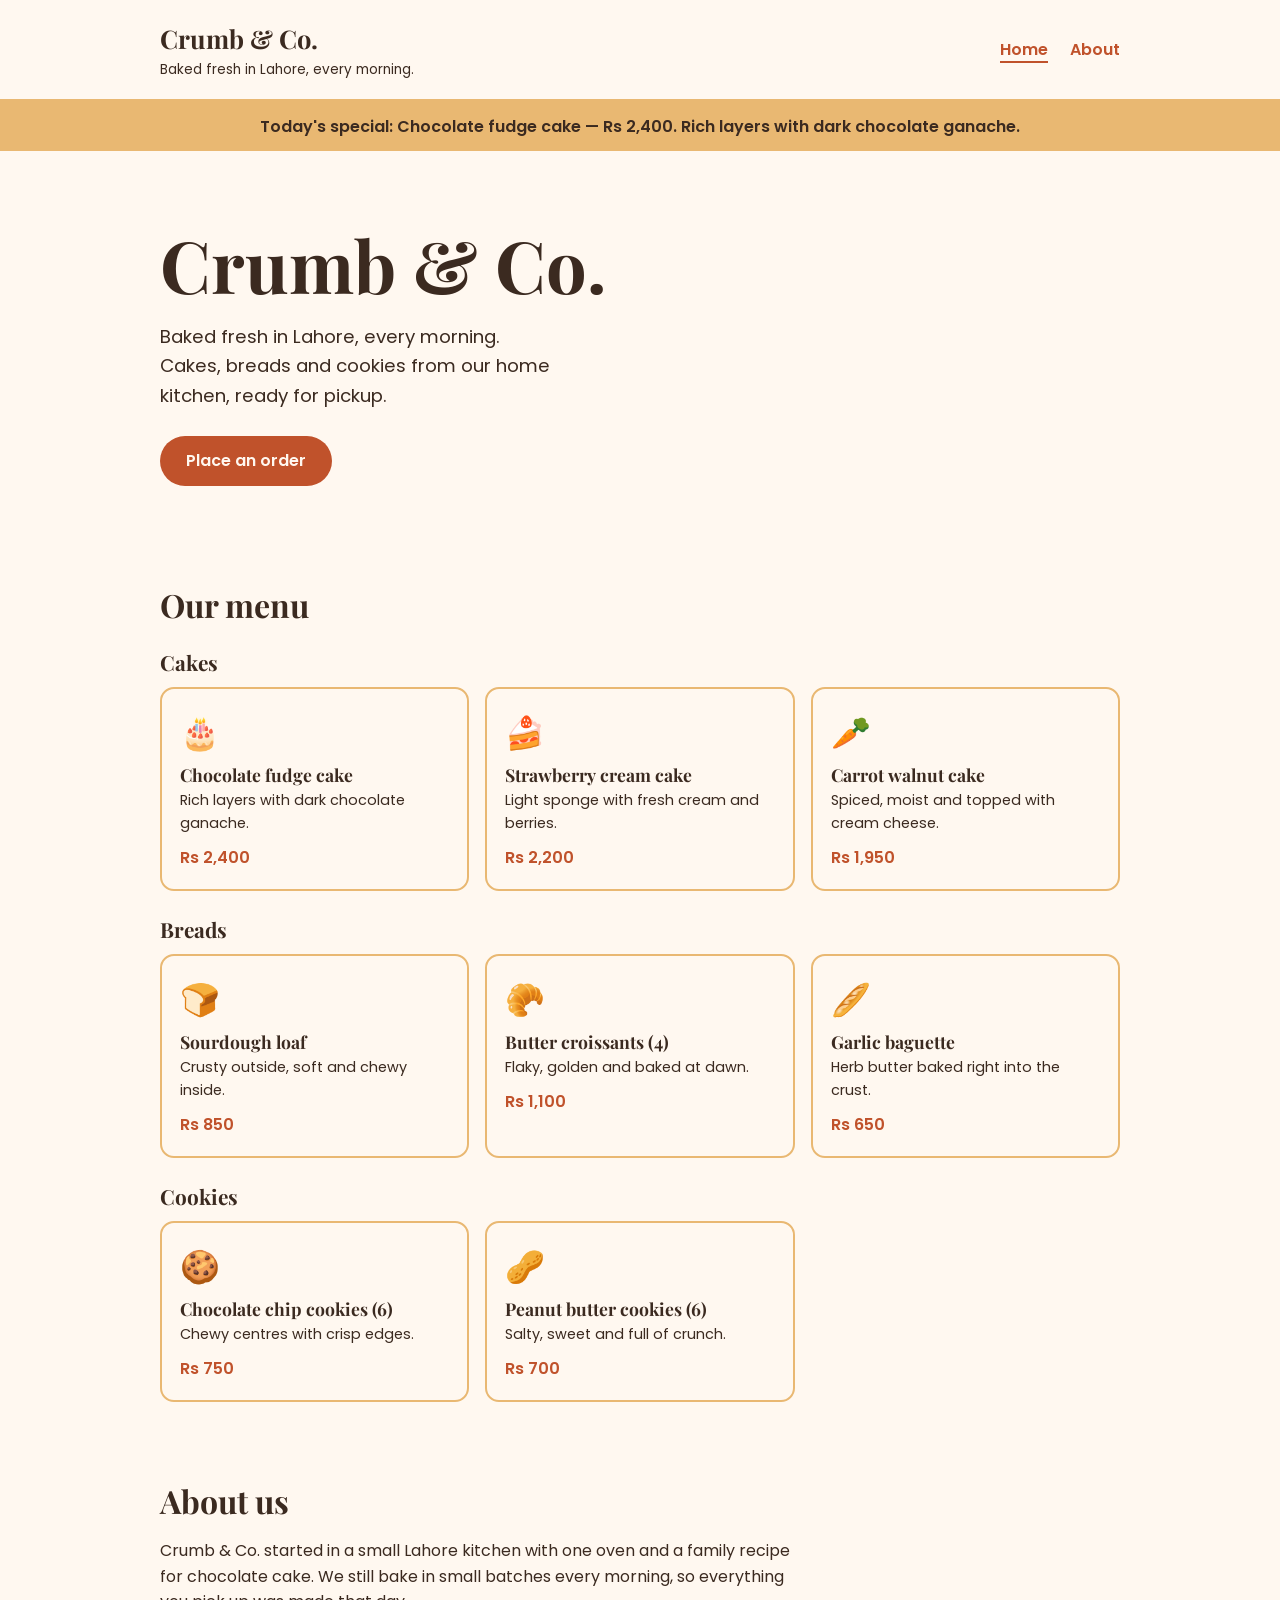
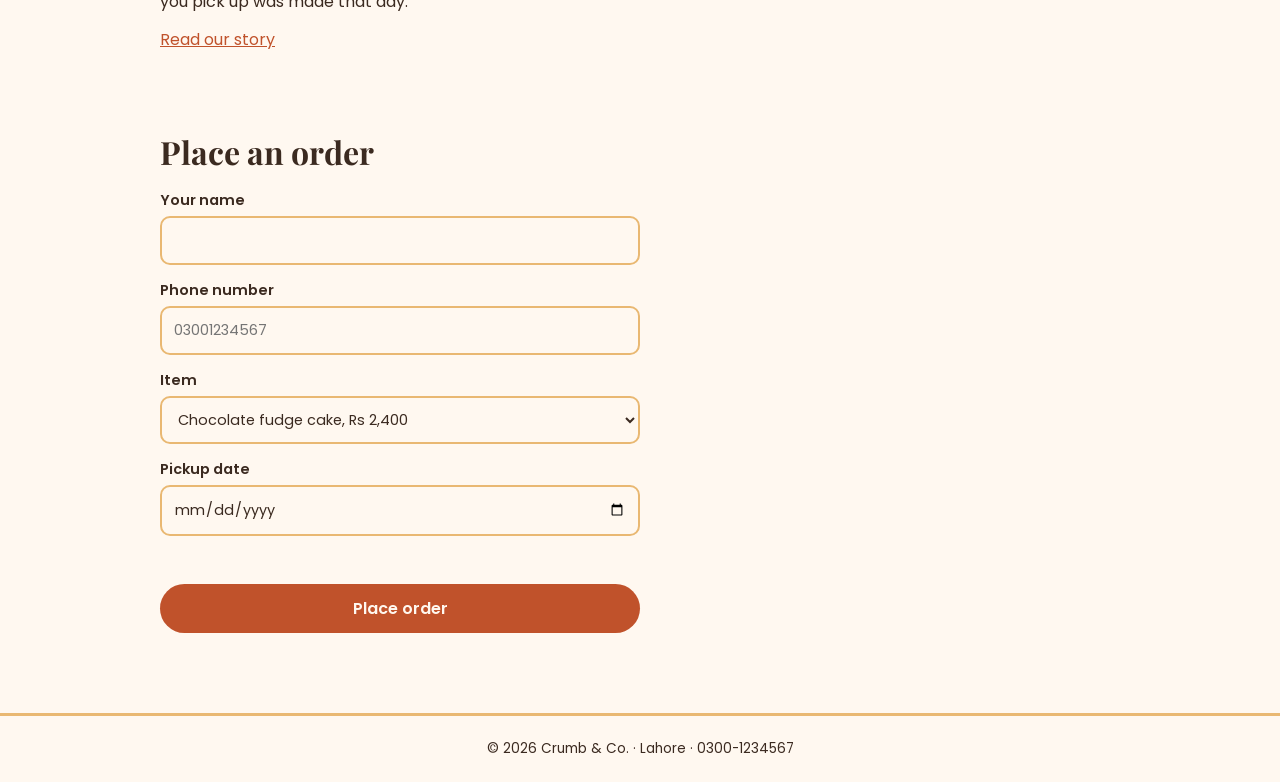
==== index.html @ 5cbcbf47 "first commit" ====
<!DOCTYPE html>
<html lang="en">
<head>
  <meta charset="UTF-8">
  <meta name="viewport" content="width=device-width, initial-scale=1">
  <title>Crumb &amp; Co. | Home bakery in Lahore</title>
  <link rel="preconnect" href="https://fonts.googleapis.com">
  <link href="https://fonts.googleapis.com/css2?family=Playfair+Display:wght@600;700&family=Poppins:wght@400;600&display=swap" rel="stylesheet">
  <link rel="stylesheet" href="style.css">
</head>
<body>
  <header>
    <div class="wrap">
      <div>
        <a class="brand" href="index.html">Crumb &amp; Co.</a>
        <div class="tagline">Baked fresh in Lahore, every morning.</div>
      </div>
      <nav>
        <a href="index.html" class="active">Home</a>
        <a href="about.html">About</a>
      </nav>
    </div>
  </header>
  <div class="special">
    Today's special: Chocolate fudge cake — Rs 2,400. Rich layers with dark chocolate ganache.
  </div>

  <main class="wrap">
    <section class="hero">
      <h1>Crumb &amp; Co.</h1>
      <p>Baked fresh in Lahore, every morning. Cakes, breads and cookies from our home kitchen, ready for pickup.</p>
      <a class="btn" href="#order">Place an order</a>
    </section>

    <section id="menu">
      <h2>Our menu</h2>

      <h3 class="category">Cakes</h3>
      <div class="grid">
        <div class="card"><div class="emoji">🎂</div><h4>Chocolate fudge cake</h4><p>Rich layers with dark chocolate ganache.</p><span class="price">Rs 2,400</span></div>
        <div class="card"><div class="emoji">🍰</div><h4>Strawberry cream cake</h4><p>Light sponge with fresh cream and berries.</p><span class="price">Rs 2,200</span></div>
        <div class="card"><div class="emoji">🥕</div><h4>Carrot walnut cake</h4><p>Spiced, moist and topped with cream cheese.</p><span class="price">Rs 1,950</span></div>
      </div>

      <h3 class="category">Breads</h3>
      <div class="grid">
        <div class="card"><div class="emoji">🍞</div><h4>Sourdough loaf</h4><p>Crusty outside, soft and chewy inside.</p><span class="price">Rs 850</span></div>
        <div class="card"><div class="emoji">🥐</div><h4>Butter croissants (4)</h4><p>Flaky, golden and baked at dawn.</p><span class="price">Rs 1,100</span></div>
        <div class="card"><div class="emoji">🥖</div><h4>Garlic baguette</h4><p>Herb butter baked right into the crust.</p><span class="price">Rs 650</span></div>
      </div>

      <h3 class="category">Cookies</h3>
      <div class="grid">
        <div class="card"><div class="emoji">🍪</div><h4>Chocolate chip cookies (6)</h4><p>Chewy centres with crisp edges.</p><span class="price">Rs 750</span></div>
        <div class="card"><div class="emoji">🥜</div><h4>Peanut butter cookies (6)</h4><p>Salty, sweet and full of crunch.</p><span class="price">Rs 700</span></div>
        <!-- EXTRA COOKIE -->
      </div>
    </section>

    <section id="about">
      <h2>About us</h2>
      <p>Crumb &amp; Co. started in a small Lahore kitchen with one oven and a family recipe for chocolate cake. We still bake in small batches every morning, so everything you pick up was made that day.</p>
      <a href="about.html">Read our story</a>
    </section>

    <section id="order">
      <h2>Place an order</h2>
      <form id="orderForm" novalidate>
        <label>Your name <input type="text" id="name"></label>
        <label>Phone number <input type="tel" id="phone" placeholder="03001234567"></label>
        <label>Item
          <select id="item">
            <option value="chocolate fudge cake">Chocolate fudge cake, Rs 2,400</option>
            <option value="strawberry cream cake">Strawberry cream cake, Rs 2,200</option>
            <option value="carrot walnut cake">Carrot walnut cake, Rs 1,950</option>
            <option value="sourdough loaf">Sourdough loaf, Rs 850</option>
            <option value="butter croissants">Butter croissants (4), Rs 1,100</option>
            <option value="garlic baguette">Garlic baguette, Rs 650</option>
            <option value="chocolate chip cookies">Chocolate chip cookies (6), Rs 750</option>
            <option value="peanut butter cookies">Peanut butter cookies (6), Rs 700</option>
          </select>
        </label>
        <label>Pickup date <input type="date" id="date"></label>
        <div class="error" id="error"></div>
        <button type="submit" class="btn">Place order</button>
      </form>
      <div class="thanks" id="thanks" hidden></div>
    </section>
  </main>

  <footer>© 2026 Crumb &amp; Co. · Lahore · 0300-1234567</footer>

  <script>
    const form = document.getElementById("orderForm");
    const error = document.getElementById("error");
    const thanks = document.getElementById("thanks");
    const days = ["Sun", "Mon", "Tue", "Wed", "Thu", "Fri", "Sat"];
    const months = ["Jan", "Feb", "Mar", "Apr", "May", "Jun", "Jul", "Aug", "Sep", "Oct", "Nov", "Dec"];

    form.addEventListener("submit", function (event) {
      event.preventDefault();
      const name = document.getElementById("name").value.trim();
      const phone = document.getElementById("phone").value.replace(/[\s-]/g, "");
      const item = document.getElementById("item").value;
      const date = document.getElementById("date").value;
      thanks.hidden = true;

      if (!name || !date) {
        error.textContent = "Please add your name and a pickup date.";
        return;
      }
      if (!/^03\d{9}$/.test(phone)) {
        error.textContent = "Your phone number needs 11 digits starting with 03, like 03001234567.";
        return;
      }

      const [y, m, d] = date.split("-").map(Number);
      const pickup = new Date(y, m - 1, d);
      const niceDate = days[pickup.getDay()] + ", " + d + " " + months[m - 1] + " " + y;

      error.textContent = "";
      thanks.textContent = "Thank you, " + name + ". Your " + item + " will be ready for pickup on " + niceDate + " from 10:00 am. We'll call you on " + phone + " to confirm.";
      thanks.hidden = false;
      form.reset();
    });
  </script>
</body>
</html>
---- style.css ----
:root {
  --cream: #FFF8F0;
  --cocoa: #3B2A20;
  --clay: #C0522B;
  --honey: #E9B872;
}
* { box-sizing: border-box; margin: 0; padding: 0; }
body { background: var(--cream); color: var(--cocoa); font-family: "Poppins", sans-serif; line-height: 1.6; }
h1, h2, h3, h4 { font-family: "Playfair Display", serif; line-height: 1.2; }
a { color: var(--clay); }
.wrap { max-width: 1000px; margin: 0 auto; padding: 0 20px; }

header { border-bottom: 3px solid var(--honey); }
header .wrap { display: flex; justify-content: space-between; align-items: center; gap: 16px; padding-top: 18px; padding-bottom: 18px; }
.brand { font-family: "Playfair Display", serif; font-size: 1.6rem; font-weight: 700; color: var(--cocoa); text-decoration: none; }
.tagline { font-size: 0.85rem; }
nav a { margin-left: 18px; font-weight: 600; text-decoration: none; }
nav a.active { border-bottom: 2px solid var(--clay); }

.special { background: var(--honey); padding: 12px 20px; text-align: center; font-weight: 600; }

.hero { padding: 70px 0 60px; }
.hero h1 { font-size: clamp(2.6rem, 7vw, 4.5rem); }
.hero p { font-size: 1.15rem; max-width: 36ch; margin: 14px 0 26px; }
.btn { display: inline-block; background: var(--clay); color: var(--cream); border: none; padding: 12px 26px; border-radius: 999px; font-family: "Poppins", sans-serif; font-weight: 600; font-size: 1rem; text-decoration: none; cursor: pointer; }

section { padding: 40px 0; }
section h2 { font-size: 2rem; margin-bottom: 18px; }
section p { max-width: 65ch; margin-bottom: 12px; }
.category { margin: 26px 0 12px; font-size: 1.3rem; }
.grid { display: grid; grid-template-columns: repeat(3, 1fr); gap: 16px; }
.card { border: 2px solid var(--honey); border-radius: 14px; padding: 18px; }
.card .emoji { font-size: 2rem; }
.card h4 { font-size: 1.1rem; margin: 6px 0 4px; }
.card p { font-size: 0.9rem; margin: 0; }
.price { display: block; margin-top: 10px; font-weight: 600; color: var(--clay); }

form { display: grid; gap: 14px; max-width: 480px; }
label { font-weight: 600; font-size: 0.9rem; }
input, select { width: 100%; padding: 11px 12px; margin-top: 4px; border: 2px solid var(--honey); border-radius: 10px; background: var(--cream); color: var(--cocoa); font: inherit; font-weight: 400; }
input:focus, select:focus, .btn:focus, a:focus { outline: 3px solid var(--clay); outline-offset: 2px; }
.error { color: var(--clay); font-size: 0.9rem; min-height: 1.4em; }
.thanks { border-left: 4px solid var(--honey); padding: 14px 16px; margin-top: 16px; max-width: 480px; }

.faq details { border-bottom: 2px solid var(--honey); padding: 12px 0; }
.faq summary { cursor: pointer; font-weight: 600; }
.faq details p { margin: 8px 0 0; }

footer { border-top: 3px solid var(--honey); margin-top: 40px; padding: 22px 20px; font-size: 0.85rem; text-align: center; }

@media (max-width: 700px) {
  header .wrap { flex-direction: column; align-items: flex-start; }
  nav a { margin: 0 18px 0 0; }
  .grid { grid-template-columns: 1fr; }
}
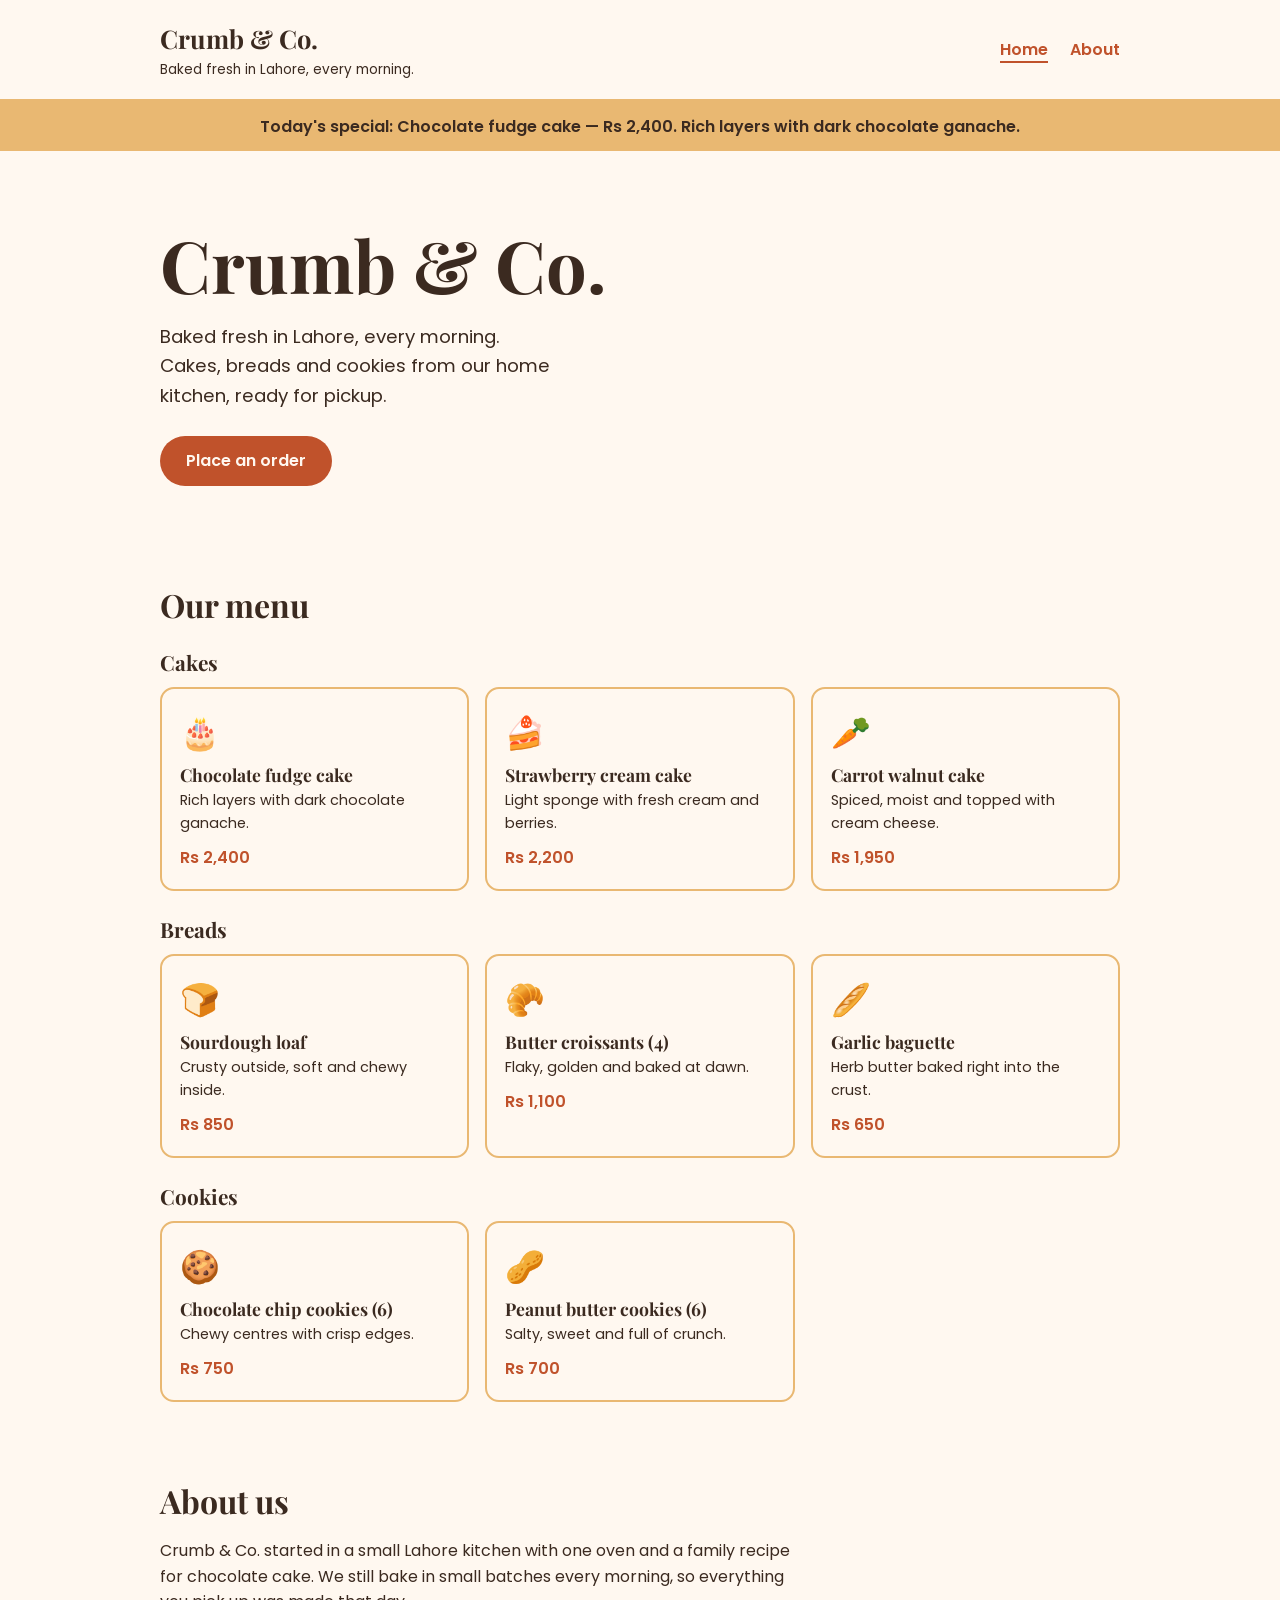
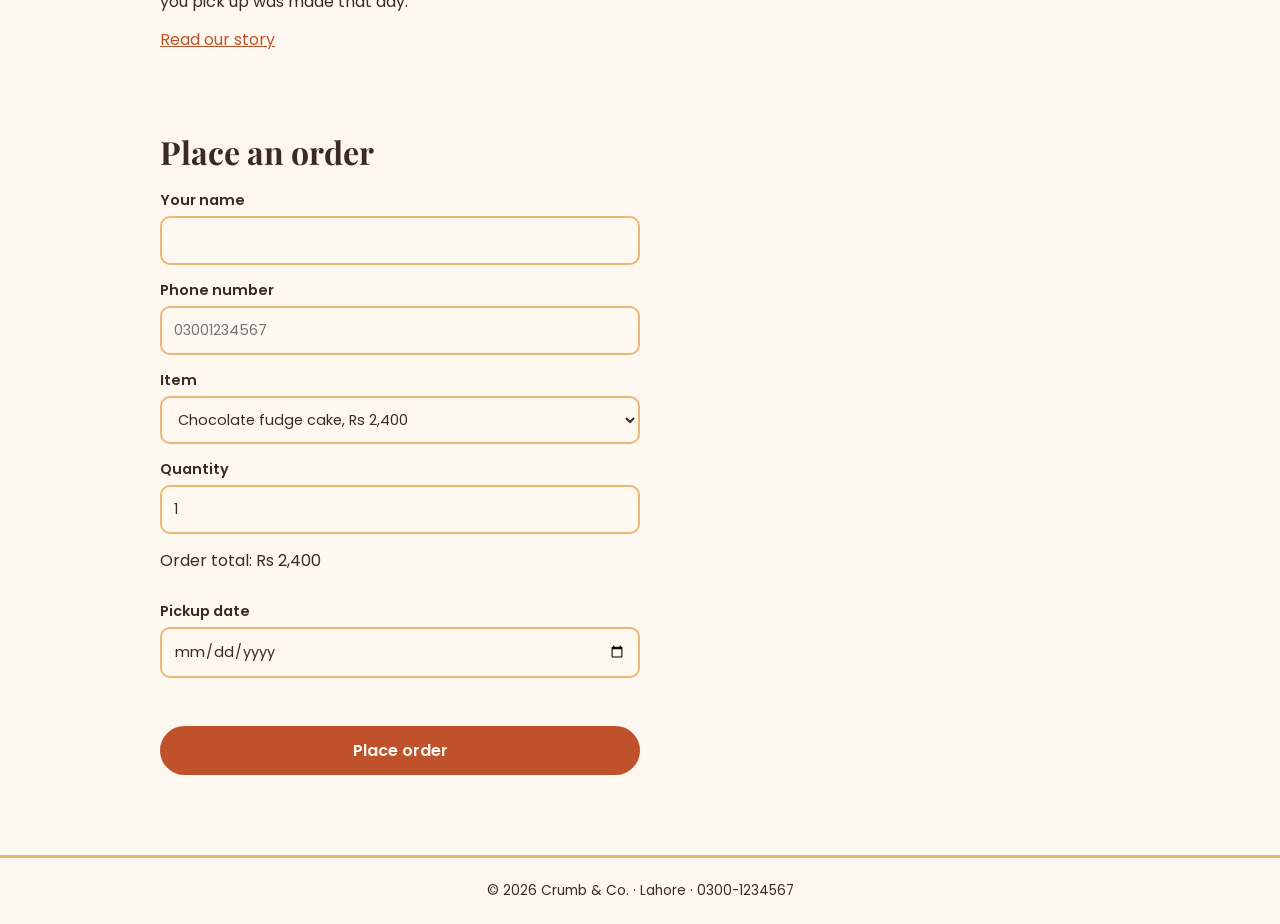
==== commit 88001d0c: "Add live order total" is already typed" ====
--- a/index.html
+++ b/index.html
@@ -70,16 +70,18 @@
         <label>Phone number <input type="tel" id="phone" placeholder="03001234567"></label>
         <label>Item
           <select id="item">
-            <option value="chocolate fudge cake">Chocolate fudge cake, Rs 2,400</option>
-            <option value="strawberry cream cake">Strawberry cream cake, Rs 2,200</option>
-            <option value="carrot walnut cake">Carrot walnut cake, Rs 1,950</option>
-            <option value="sourdough loaf">Sourdough loaf, Rs 850</option>
-            <option value="butter croissants">Butter croissants (4), Rs 1,100</option>
-            <option value="garlic baguette">Garlic baguette, Rs 650</option>
-            <option value="chocolate chip cookies">Chocolate chip cookies (6), Rs 750</option>
-            <option value="peanut butter cookies">Peanut butter cookies (6), Rs 700</option>
+            <option value="chocolate fudge cake" data-price="2400">Chocolate fudge cake, Rs 2,400</option>
+            <option value="strawberry cream cake" data-price="2200">Strawberry cream cake, Rs 2,200</option>
+            <option value="carrot walnut cake" data-price="1950">Carrot walnut cake, Rs 1,950</option>
+            <option value="sourdough loaf" data-price="850">Sourdough loaf, Rs 850</option>
+            <option value="butter croissants" data-price="1100">Butter croissants (4), Rs 1,100</option>
+            <option value="garlic baguette" data-price="650">Garlic baguette, Rs 650</option>
+            <option value="chocolate chip cookies" data-price="750">Chocolate chip cookies (6), Rs 750</option>
+            <option value="peanut butter cookies" data-price="700">Peanut butter cookies (6), Rs 700</option>
           </select>
         </label>
+        <label>Quantity <input type="number" id="quantity" min="1" step="1" value="1" required></label>
+        <p id="orderTotal" aria-live="polite">Order total: Rs 2,400</p>
         <label>Pickup date <input type="date" id="date"></label>
         <div class="error" id="error"></div>
         <button type="submit" class="btn">Place order</button>
@@ -94,14 +96,34 @@
     const form = document.getElementById("orderForm");
     const error = document.getElementById("error");
     const thanks = document.getElementById("thanks");
+    const itemSelect = document.getElementById("item");
+    const quantityInput = document.getElementById("quantity");
+    const orderTotal = document.getElementById("orderTotal");
     const days = ["Sun", "Mon", "Tue", "Wed", "Thu", "Fri", "Sat"];
     const months = ["Jan", "Feb", "Mar", "Apr", "May", "Jun", "Jul", "Aug", "Sep", "Oct", "Nov", "Dec"];
+
+    function updateOrderTotal() {
+      const quantity = Number(quantityInput.value);
+      if (!Number.isInteger(quantity) || quantity < 1) {
+        orderTotal.textContent = "Please enter a quantity of 1 or more.";
+        return;
+      }
+
+      const unitPrice = Number(itemSelect.selectedOptions[0].dataset.price);
+      orderTotal.textContent = "Order total: Rs " + (unitPrice * quantity).toLocaleString("en-US");
+    }
+
+    itemSelect.addEventListener("change", updateOrderTotal);
+    quantityInput.addEventListener("input", updateOrderTotal);
 
     form.addEventListener("submit", function (event) {
       event.preventDefault();
       const name = document.getElementById("name").value.trim();
       const phone = document.getElementById("phone").value.replace(/[\s-]/g, "");
-      const item = document.getElementById("item").value;
+      const item = itemSelect.value;
+      const quantity = Number(quantityInput.value);
+      const unitPrice = Number(itemSelect.selectedOptions[0].dataset.price);
+      const total = unitPrice * quantity;
       const date = document.getElementById("date").value;
       thanks.hidden = true;
 
@@ -113,15 +135,20 @@
         error.textContent = "Your phone number needs 11 digits starting with 03, like 03001234567.";
         return;
       }
+      if (!Number.isInteger(quantity) || quantity < 1) {
+        error.textContent = "Please enter a quantity of 1 or more.";
+        return;
+      }
 
       const [y, m, d] = date.split("-").map(Number);
       const pickup = new Date(y, m - 1, d);
       const niceDate = days[pickup.getDay()] + ", " + d + " " + months[m - 1] + " " + y;
 
       error.textContent = "";
-      thanks.textContent = "Thank you, " + name + ". Your " + item + " will be ready for pickup on " + niceDate + " from 10:00 am. We'll call you on " + phone + " to confirm.";
+      thanks.textContent = "Thank you, " + name + ". Your order for " + quantity + " × " + item + " will be ready for pickup on " + niceDate + " from 10:00 am. The total is Rs " + total.toLocaleString("en-US") + ". We'll call you on " + phone + " to confirm.";
       thanks.hidden = false;
       form.reset();
+      updateOrderTotal();
     });
   </script>
 </body>
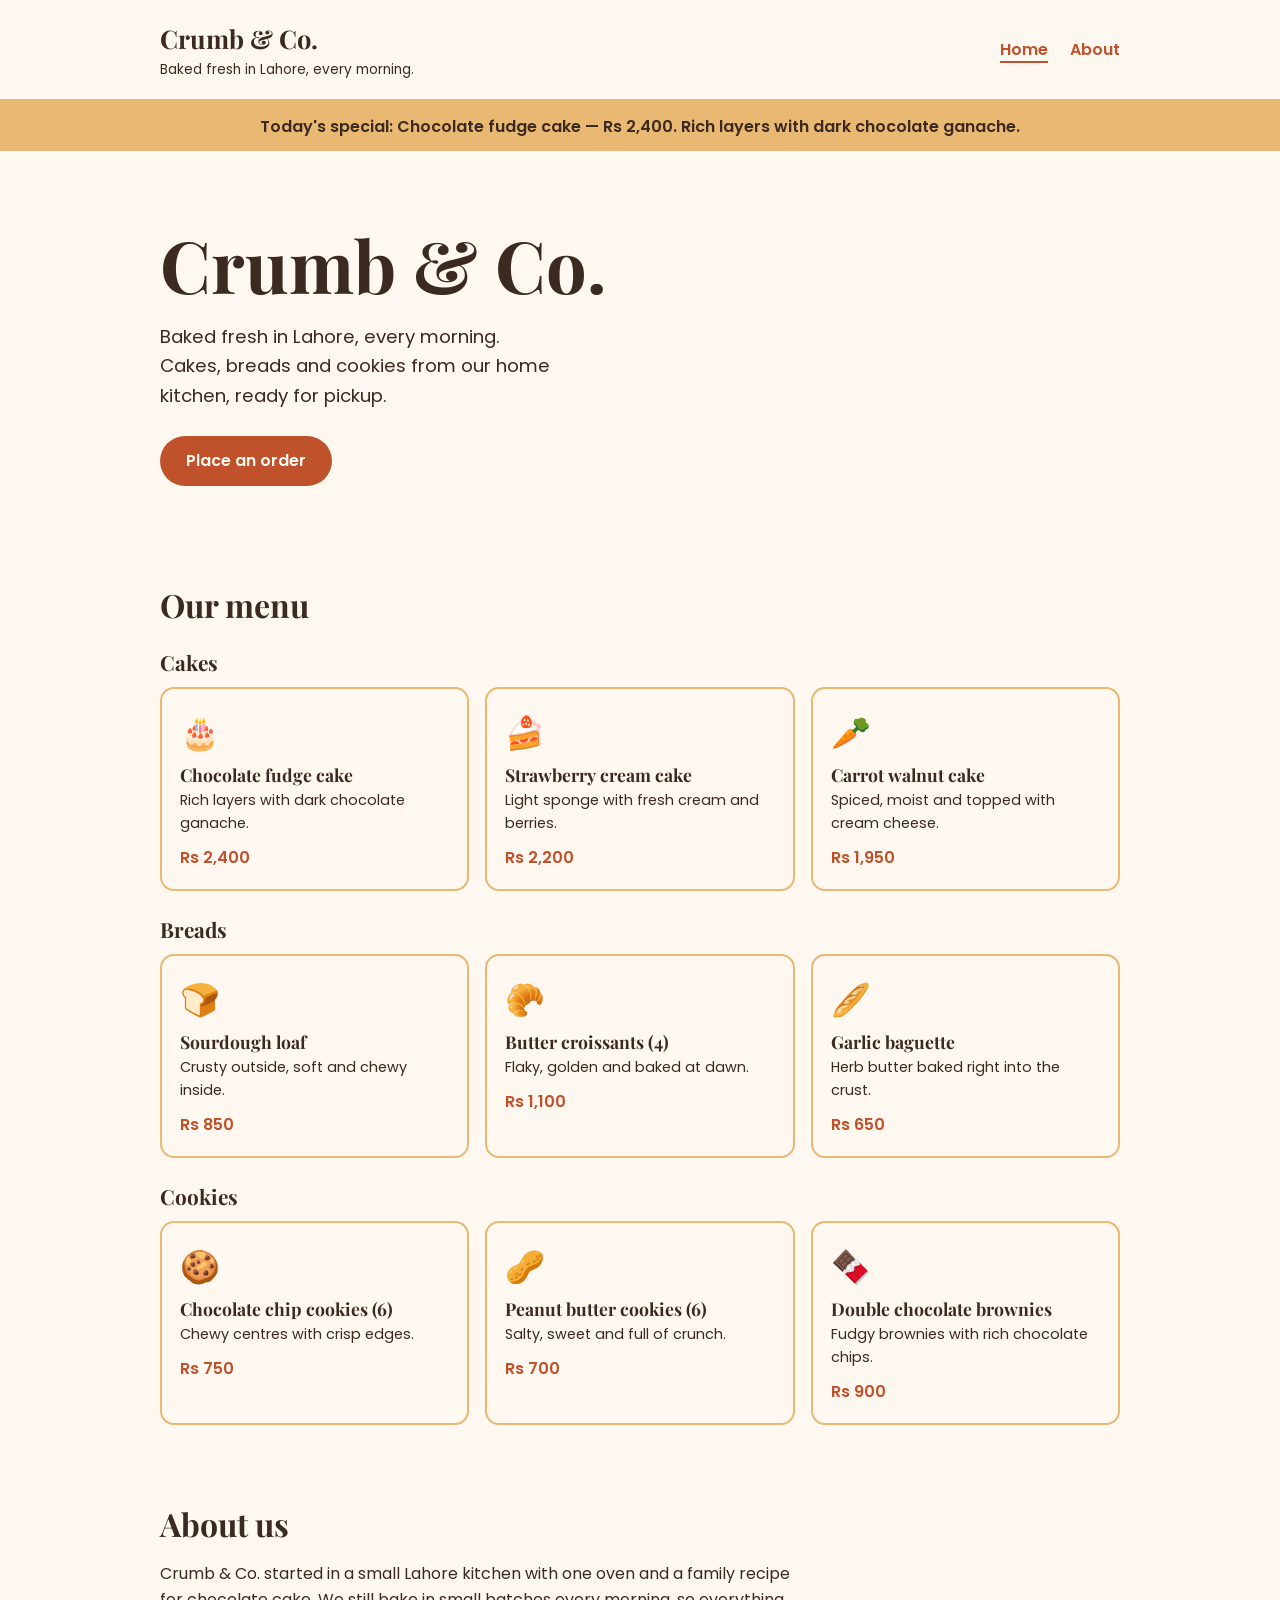
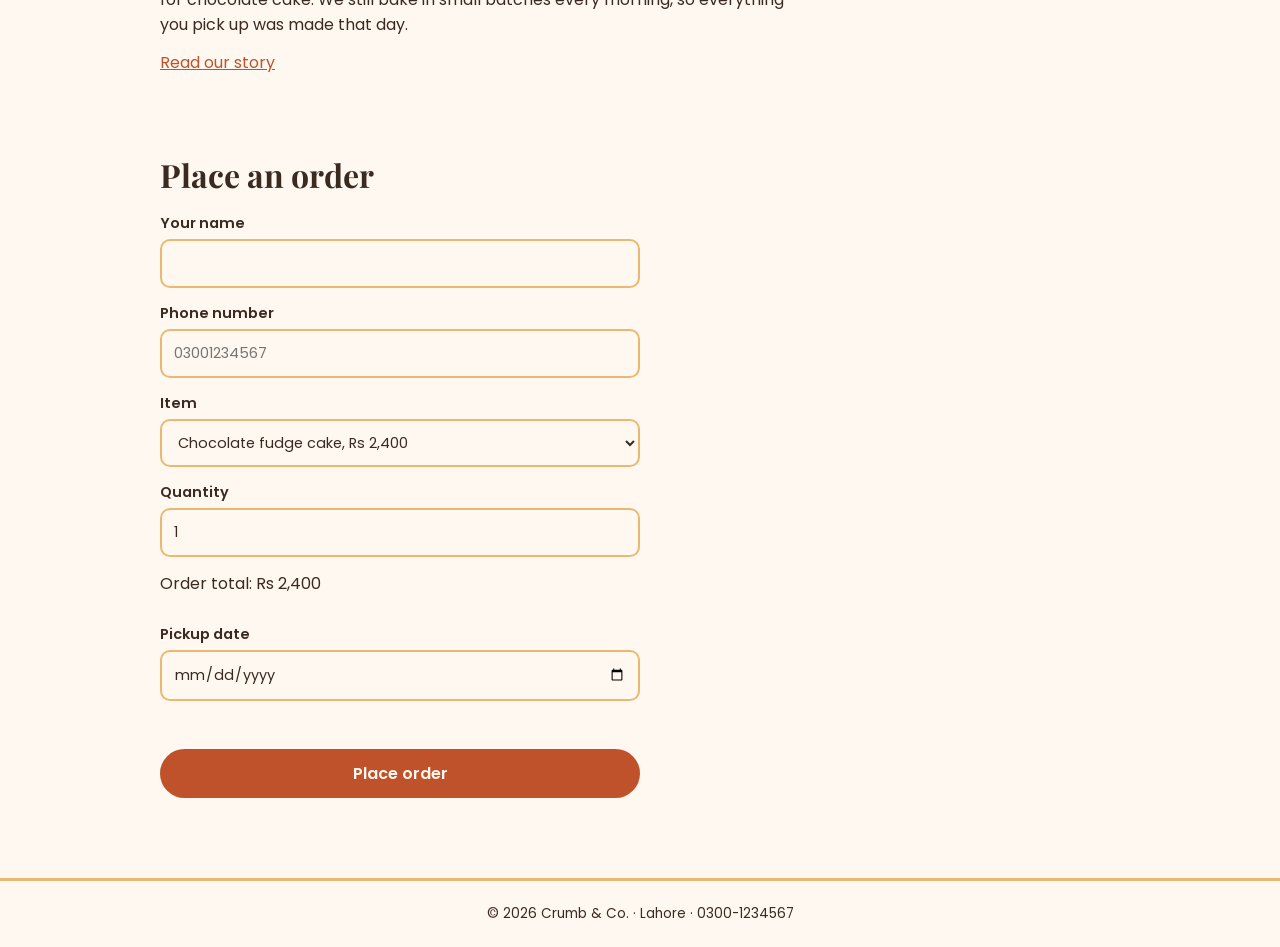
==== commit fff60786: "Add brownies to menu" ====
--- a/index.html
+++ b/index.html
@@ -53,7 +53,7 @@
       <div class="grid">
         <div class="card"><div class="emoji">🍪</div><h4>Chocolate chip cookies (6)</h4><p>Chewy centres with crisp edges.</p><span class="price">Rs 750</span></div>
         <div class="card"><div class="emoji">🥜</div><h4>Peanut butter cookies (6)</h4><p>Salty, sweet and full of crunch.</p><span class="price">Rs 700</span></div>
-        <!-- EXTRA COOKIE -->
+        <div class="card"><div class="emoji">🍫</div><h4>Double chocolate brownies</h4><p>Fudgy brownies with rich chocolate chips.</p><span class="price">Rs 900</span></div>
       </div>
     </section>
 
@@ -78,6 +78,7 @@
             <option value="garlic baguette" data-price="650">Garlic baguette, Rs 650</option>
             <option value="chocolate chip cookies" data-price="750">Chocolate chip cookies (6), Rs 750</option>
             <option value="peanut butter cookies" data-price="700">Peanut butter cookies (6), Rs 700</option>
+            <option value="double chocolate brownies" data-price="900">Double chocolate brownies, Rs 900</option>
           </select>
         </label>
         <label>Quantity <input type="number" id="quantity" min="1" step="1" value="1" required></label>
